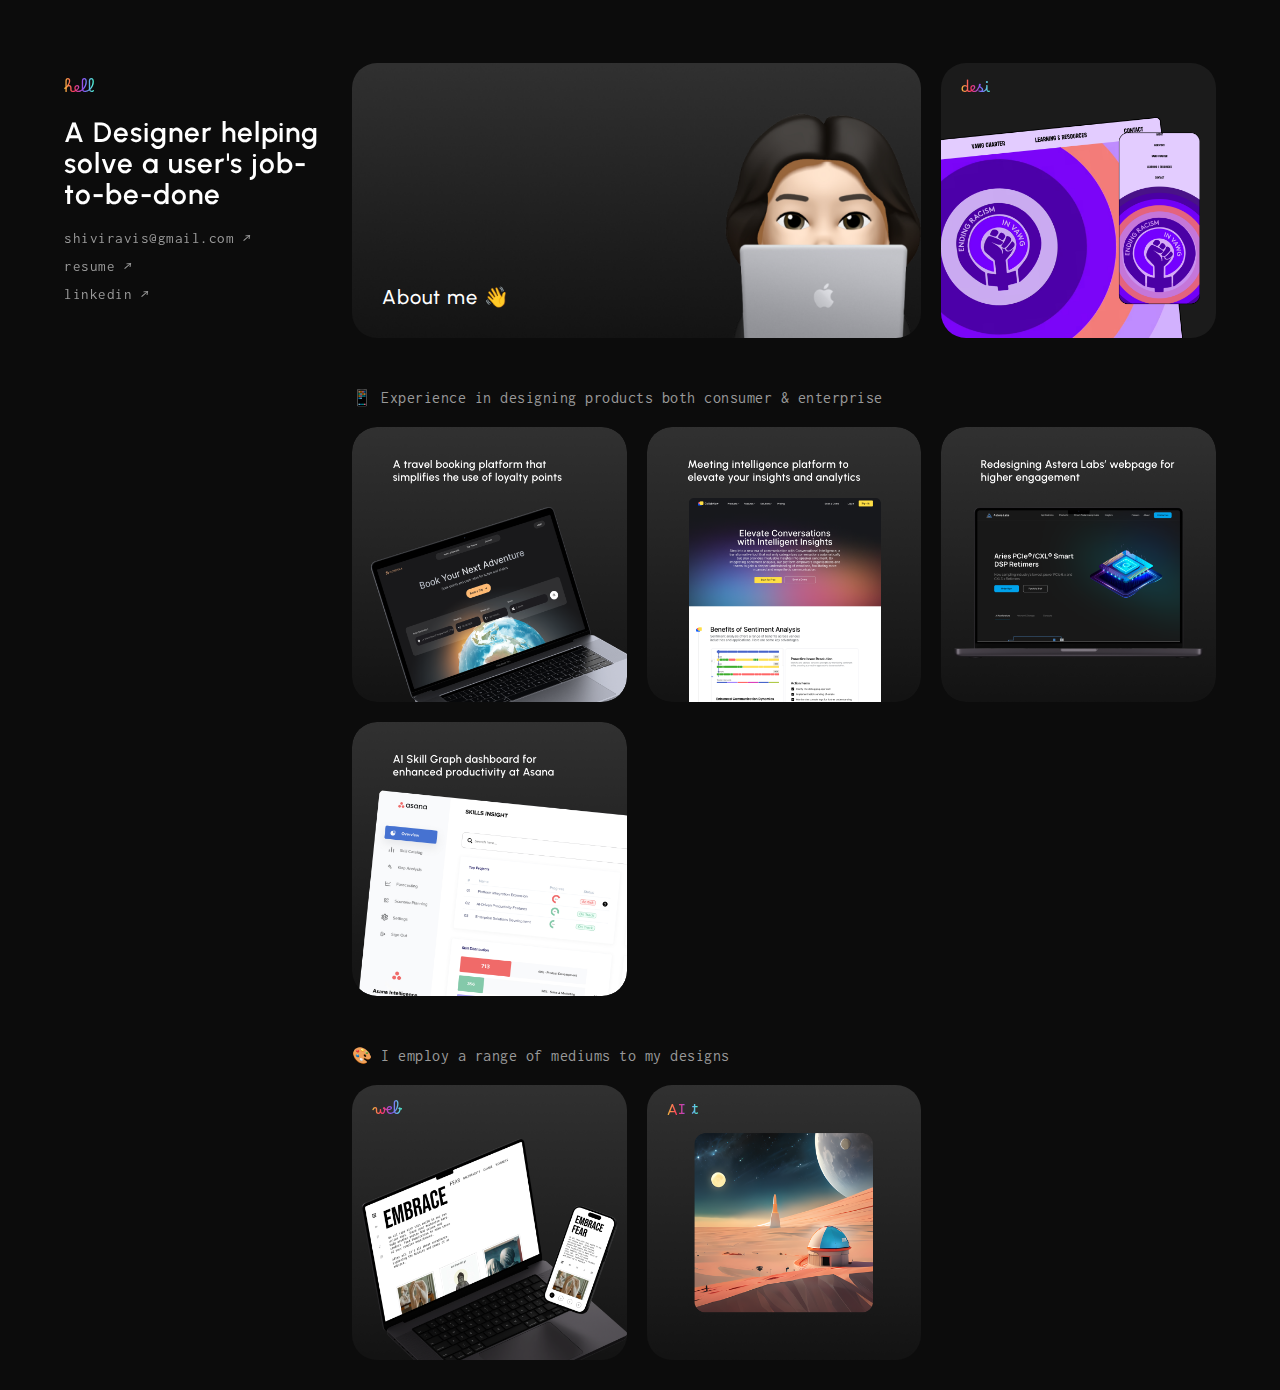
==== index.html @ f42ea1c1 "i deleted something wrong, let's see" ====
<!DOCTYPE html>
<html lang="en">
<head>
    <meta charset="UTF-8">
    <meta name="viewport" content="width=device-width, initial-scale=1.0">
    <link href="assets/reset.css" rel="stylesheet">
    <link href="assets/style.css" rel="stylesheet">
    <script defer src="assets/script.js"></script>
    <link href="assets/images/favicon.ico" rel="icon" sizes="any">
    <link href="/assets/images/touch_icon.png" rel="apple-touch-icon">
    <meta content="ogimage.jpg" property="og:image">
    <title>Shivi is a Designer who Codes</title>
</head>
<body>
    <div id="overlay" class="overlay">
        <div class="overlay-content">
            <iframe id="overlayFrame" src="" frameborder="0"></iframe>
            <button id="closeOverlay">&times;</button>
        </div>
    </div>

    <div class="content">
        <div class="text">
            <div class="container">
                <h2 class="handwriting" id="handwriting1"></h2>
            </div>
            <h1>A Designer helping solve a user's job-to-be-done</h1>

            <div class="links">
                <a href="mailto:recipient@example.com"><p>shiviravis@gmail.com &#x2197;</p></a>
                <a><p>resume &#x2197;</p></a>
                <a href="https://www.linkedin.com/in/shivi-ravisankar-31b32a155/" target="_blank"><p>linkedin &#x2197;</p></a>
            </div>
        </div>

        <div class="work">
            <div class="intro">
                <div class="grid-item1 one">
                    <h1>About me 👋</h1>
                </div>

                <div class="grid-item1 two">
                    <div class="container">
                        <h2 class="handwriting" id="handwriting2"></h2>
                    </div>
                </div>
            </div>

            <div class="design">
                <div class="title">
                    <h3>📱 Experience in designing products both consumer & enterprise</h3>
                </div>

                <div class="image">
                    <div class="grid-item2" data-overlay="gondola.html">
                        <img src="assets/images/gondola.png" alt="Gondola">
                    </div>

                    <div class="grid-item2">
                        <a href="https://www.collabnow.ai/">
                        <img src="assets/images/collabnow.png" alt="CollabNow">
                        </a>
                    </div>

                    <div class="grid-item2" data-overlay="astera.html">
                        <a href="astera.html">
                        <img src="assets/images/astera.png" alt="Astera">
                        </a>
                    </div>

                    <div class="grid-item2" data-overlay="asana.html">
                        <a href="asana.html">
                        <img src="assets/images/asana.png" alt="Asana">
                        </a>
                    </div>

                    <div class="grid-item2 seven">
                        <iframe src="https://www.google.com/maps/embed?pb=!1m18!1m12!1m3!1d101432.05212172792!2d-122.10626878368754!3d37.395705611143434!2m3!1f0!2f0!3f0!3m2!1i1024!2i768!4f13.1!3m3!1m2!1s0x808fb645a9d05d3b%3A0x768dfb26dd7cc3a2!2sSunnyvale%2C%20CA!5e0!3m2!1sen!2sus!4v1718664807309!5m2!1sen!2sus" width="600" height="450" style="border:0;" allowfullscreen="" loading="lazy" referrerpolicy="no-referrer-when-downgrade"></iframe>
                    </div>
                </div>
            </div>

            <div class="medium">
                <div class="title">
                    <h3>🎨 I employ a range of mediums to my designs</h3>
                </div>

                <div class="image">

                    <div class="grid-item3 eight">
                        <a href="code.html">
                        <div class="container">
                            <h2 class="handwriting" id="handwriting3"></h2>
                        </div>
                        </a>
                    </div>

                    <div class="grid-item3 nine">
                        <div class="container">
                            <h2 class="handwriting" id="handwriting4"></h2>
                        </div>
                    </div>
                </div>
            </div>
        </div>
    </div>    
</body>
</html>
---- assets/style.css ----
@import url('https://fonts.googleapis.com/css2?family=Borel&family=Inconsolata:wght@200..900&family=Urbanist:ital,wght@0,100..900;1,100..900&display=swap');

:root 
{
    --body-copy: 15px;
    --title: 16px;
    --hero-copy: 28px;
    --grid-item-height: auto;
}

body 
{
    font-family: "Inconsolata", monospace;
    font-size: var(--body-copy);
    line-height: 1.2;
    font-weight: 400;
    background-color: #0C0C0C; 
    color: #FFFFFF;
    width: 90%;
    margin: auto;
    letter-spacing: 0.5px;
}

h1 
{
    font-family: "Urbanist";
    font-size: var(--hero-copy);
    line-height: 1.1;
    font-weight: 600;
    margin-bottom: 20px;
    letter-spacing: 1px;
}

h3
{
    font-size: var(--title);
    line-height: calc(var(--title)*1.2);
    font-weight: 400;
    color: #999999;
    margin-top: 50px;
    margin-bottom: 20px;
}

.content 
{
    display: flex;
    flex-direction: column;
    margin-top: 7vh;
}

.intro, .image 
{
    display: grid;
    grid-template-columns: repeat(1, 1fr);
    grid-auto-rows: var(--grid-item-height);
    gap: 20px;
    margin-bottom: 30px;
}

.intro h1
{
    font-size: 20px;
    font-weight: 500;
}

.handwriting 
{
    font-family: 'Borel', cursive;
    height: 4.5vh;
    padding-top: 20px;
    background: linear-gradient(to right, #F7C33D, #FE3263, #855AFF, #4CFED3);
    background-clip: text;
    -webkit-text-fill-color: transparent;
    width: fit-content;
    letter-spacing: 0px;
}

#handwriting2, #handwriting3, #handwriting4 
{
    margin-left: 20px;
}

.grid-item1, .grid-item2, .grid-item3 
{
    position: relative;
    border-radius: 25px;
    aspect-ratio: 1/1;
    overflow: hidden;
}

.grid-item1 img, .grid-item2 img, .grid-item3 img, .grid-item2 iframe 
{
    width: 100%;
    height: 100%;
    object-fit: cover;
    border-radius: 25px;
}

.one 
{ 
    background: url(images/about.png) no-repeat center/cover; 
}

.two 
{ 
    background: url(images/vawg.png) no-repeat center/cover; 
}

.eight 
{ 
    background: url('/assets/images/code.png') no-repeat center/cover; 
}

.nine 
{ 
    background: url(images/ai.png) no-repeat center/cover; 
}

.one, .seven 
{ 
    aspect-ratio: 2/1; 
}

.links
{
    margin-bottom: 30px;
}

.intro h1
{
    position: absolute;
    bottom: 10px;
    left: 30px;
}

.overlay {
    display: none;
    position: fixed;
    top: 0;
    left: 0;
    width: 100%;
    height: 100%;
    background-color: rgba(0, 0, 0, 0.5);
    z-index: 10;
}

.overlay-content {
    position: relative;
    width: 90%;
    height: 90%;
    margin: 2% auto;
    background-color: #fff;
    border-radius: 10px;
    overflow: hidden;
    box-shadow: 0 0 20px rgba(0, 0, 0, 0.3);
}

.overlay-content iframe {
    width: 100%;
    height: 100%;
    border: none;
}

#closeOverlay {
    position: absolute;
    top: 10px;
    right: 10px;
    font-size: 24px;
    width: 30px;
    height: 30px;
    background-color: #FFFFFF;
    border-radius: 50%;
    color: #333;
    border: none;
    cursor: pointer;
    display: flex;
    justify-content: center;
    align-items: center;
}

@media screen and (min-width: 768px) {
    .content 
    {
        flex-direction: row;
        position: relative;
    }

    .text 
    {
        width: 20%;
        position: fixed;
    }

    .handwriting
    {
        height: 6vh;
    }

    .work 
    {
        width: 75%;
        margin-left: 25%;
    }

    .intro, .image 
    {
        grid-template-columns: repeat(3, 1fr);
    }

    .grid-item1:first-child,
    .grid-item2:nth-child(5) 
    {
        grid-column: span 2;
        aspect-ratio: auto;
    }

    .grid-item1:hover, .grid-item2:hover, .grid-item3:hover 
    {
        transform: translateY(-10px);
    }

    .links a 
    {
        display: block;
        margin-bottom: 10px;
        color: #999999;
        text-decoration: none;
    }

    .links a:hover 
    {
        font-weight: 600;
        color: #FE3263;
    }
}
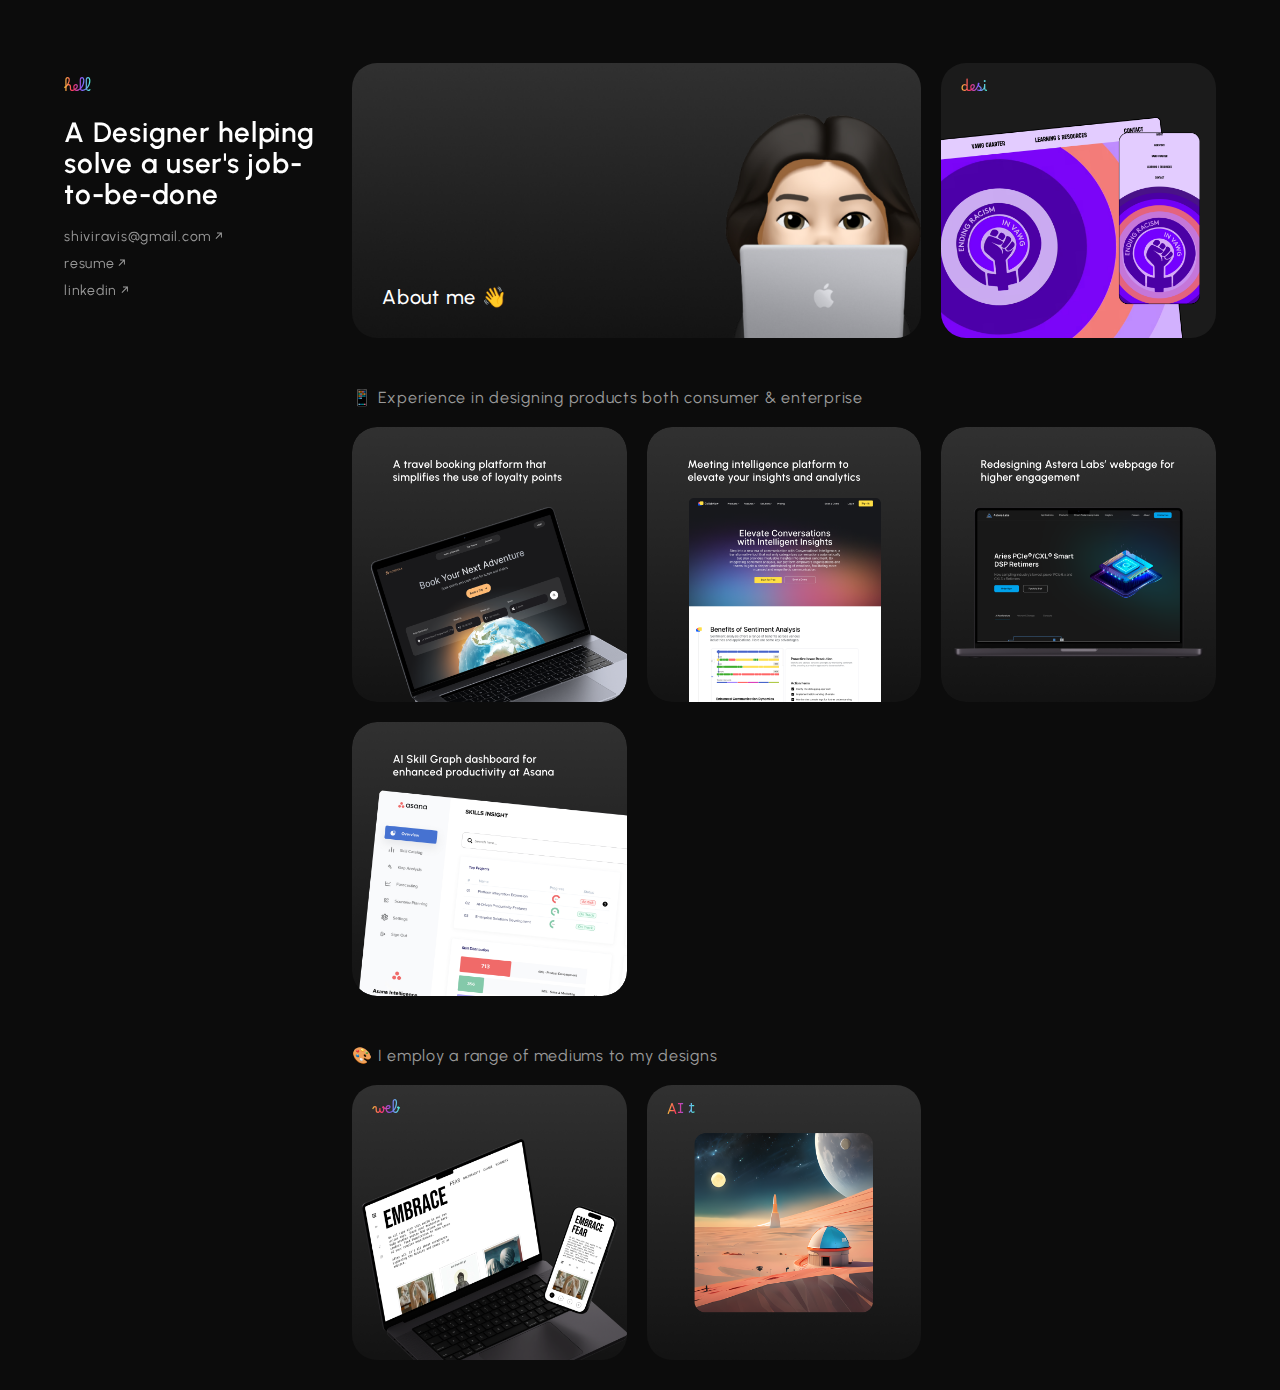
==== commit 6e893182: "BORDER issue sorted" ====
--- a/index.html
+++ b/index.html
@@ -40,9 +40,11 @@
                 </div>
 
                 <div class="grid-item1 two">
+                    <a href="purpose.html">
                     <div class="container">
                         <h2 class="handwriting" id="handwriting2"></h2>
                     </div>
+                    </a>
                 </div>
             </div>
 
--- a/assets/style.css
+++ b/assets/style.css
@@ -1,8 +1,8 @@
-@import url('https://fonts.googleapis.com/css2?family=Borel&family=Inconsolata:wght@200..900&family=Urbanist:ital,wght@0,100..900;1,100..900&display=swap');
+@import url('https://fonts.googleapis.com/css2?family=Borel&family=Urbanist:ital,wght@0,100..900;1,100..900&display=swap');
 
 :root 
 {
-    --body-copy: 15px;
+    --body-copy: 14px;
     --title: 16px;
     --hero-copy: 28px;
     --grid-item-height: auto;
@@ -10,7 +10,7 @@
 
 body 
 {
-    font-family: "Inconsolata", monospace;
+    font-family: "Urbanist", sans-serif;
     font-size: var(--body-copy);
     line-height: 1.2;
     font-weight: 400;
@@ -18,7 +18,7 @@
     color: #FFFFFF;
     width: 90%;
     margin: auto;
-    letter-spacing: 0.5px;
+    letter-spacing: 0.75px;
 }
 
 h1 
@@ -28,7 +28,6 @@
     line-height: 1.1;
     font-weight: 600;
     margin-bottom: 20px;
-    letter-spacing: 1px;
 }
 
 h3
@@ -103,7 +102,7 @@
 
 .two 
 { 
-    background: url(images/vawg.png) no-repeat center/cover; 
+    background: url(images/vawg2.png) no-repeat center/cover; 
 }
 
 .eight 
@@ -149,7 +148,6 @@
     width: 90%;
     height: 90%;
     margin: 2% auto;
-    background-color: #fff;
     border-radius: 10px;
     overflow: hidden;
     box-shadow: 0 0 20px rgba(0, 0, 0, 0.3);
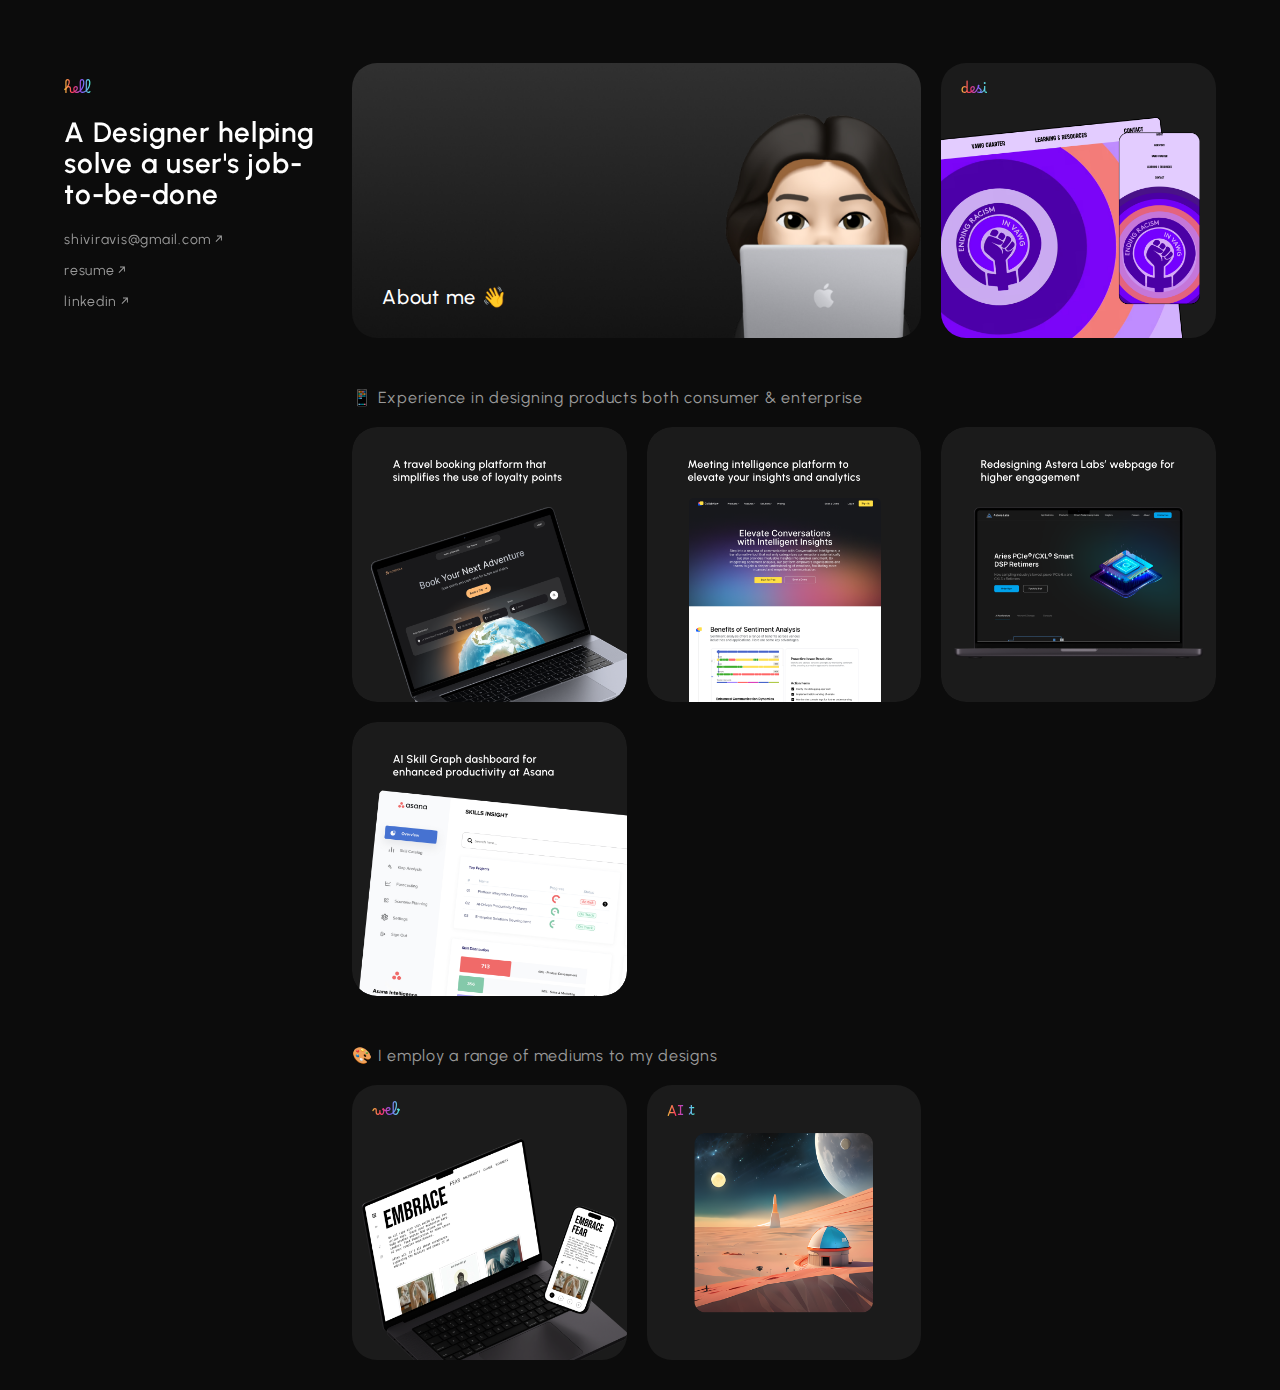
==== commit 2977840a: "good changes" ====
--- a/index.html
+++ b/index.html
@@ -1,110 +1,110 @@
 <!DOCTYPE html>
 <html lang="en">
 <head>
-    <meta charset="UTF-8">
-    <meta name="viewport" content="width=device-width, initial-scale=1.0">
-    <link href="assets/reset.css" rel="stylesheet">
-    <link href="assets/style.css" rel="stylesheet">
-    <script defer src="assets/script.js"></script>
-    <link href="assets/images/favicon.ico" rel="icon" sizes="any">
-    <link href="/assets/images/touch_icon.png" rel="apple-touch-icon">
-    <meta content="ogimage.jpg" property="og:image">
-    <title>Shivi is a Designer who Codes</title>
+<meta charset="UTF-8">
+<meta name="viewport" content="width=device-width, initial-scale=1.0">
+<link href="assets/reset.css" rel="stylesheet">
+<link href="assets/style.css" rel="stylesheet">
+<script defer src="assets/script.js"></script>
+<link href="assets/images/favicon.ico" rel="icon" sizes="any">
+<link href="/assets/images/touch_icon.png" rel="apple-touch-icon">
+<meta content="ogimage.jpg" property="og:image">
+<title>Shivi is a Designer who Codes</title>
 </head>
 <body>
-    <div id="overlay" class="overlay">
-        <div class="overlay-content">
-            <iframe id="overlayFrame" src="" frameborder="0"></iframe>
-            <button id="closeOverlay">&times;</button>
-        </div>
-    </div>
+<div id="overlay" class="overlay">
+<div class="overlay-content">
+<iframe id="overlayFrame" src="" frameborder="0"></iframe>
+<button id="closeOverlay">&times;</button>
+</div>
+</div>
 
-    <div class="content">
-        <div class="text">
-            <div class="container">
-                <h2 class="handwriting" id="handwriting1"></h2>
-            </div>
-            <h1>A Designer helping solve a user's job-to-be-done</h1>
+<div class="content">
+<div class="text">
+<div class="container">
+<h2 class="handwriting" id="handwriting1"></h2>
+</div>
+<h1>A Designer helping solve a user's job-to-be-done</h1>
 
-            <div class="links">
-                <a href="mailto:recipient@example.com"><p>shiviravis@gmail.com &#x2197;</p></a>
-                <a><p>resume &#x2197;</p></a>
-                <a href="https://www.linkedin.com/in/shivi-ravisankar-31b32a155/" target="_blank"><p>linkedin &#x2197;</p></a>
-            </div>
-        </div>
+<div class="links">
+<a href="mailto:recipient@example.com"><p>shiviravis@gmail.com &#x2197;</p></a>
+<a><p>resume &#x2197;</p></a>
+<a href="https://www.linkedin.com/in/shivi-ravisankar-31b32a155/" target="_blank"><p>linkedin &#x2197;</p></a>
+</div>
+</div>
 
-        <div class="work">
-            <div class="intro">
-                <div class="grid-item1 one">
-                    <h1>About me 👋</h1>
-                </div>
+<div class="work">
+<div class="intro">
+<div class="grid-item1 one">
+<h1>About me 👋</h1>
+</div>
 
-                <div class="grid-item1 two">
-                    <a href="purpose.html">
-                    <div class="container">
-                        <h2 class="handwriting" id="handwriting2"></h2>
-                    </div>
-                    </a>
-                </div>
-            </div>
+<div class="grid-item1 two">
+<a href="purpose.html">
+<div class="container">
+<h2 class="handwriting" id="handwriting2"></h2>
+</div>
+</a>
+</div>
+</div>
 
-            <div class="design">
-                <div class="title">
-                    <h3>📱 Experience in designing products both consumer & enterprise</h3>
-                </div>
+<div class="design">
+<div class="title">
+<h3>📱 Experience in designing products both consumer & enterprise</h3>
+</div>
 
-                <div class="image">
-                    <div class="grid-item2" data-overlay="gondola.html">
-                        <img src="assets/images/gondola.png" alt="Gondola">
-                    </div>
+<div class="image">
+<div class="grid-item2" data-overlay="gondola.html">
+<img src="assets/images/gondola.png" alt="Gondola">
+</div>
 
-                    <div class="grid-item2">
-                        <a href="https://www.collabnow.ai/">
-                        <img src="assets/images/collabnow.png" alt="CollabNow">
-                        </a>
-                    </div>
+<div class="grid-item2">
+<img src="assets/images/collabnow.png" alt="CollabNow">
+</div>
 
-                    <div class="grid-item2" data-overlay="astera.html">
-                        <a href="astera.html">
-                        <img src="assets/images/astera.png" alt="Astera">
-                        </a>
-                    </div>
+<div class="grid-item2" data-overlay="astera.html">
+<a href="astera.html">
+<img src="assets/images/astera.png" alt="Astera">
+</a>
+</div>
 
-                    <div class="grid-item2" data-overlay="asana.html">
-                        <a href="asana.html">
-                        <img src="assets/images/asana.png" alt="Asana">
-                        </a>
-                    </div>
+<div class="grid-item2" data-overlay="asana.html">
+<a href="asana.html">
+<img src="assets/images/asana.png" alt="Asana">
+</a>
+</div>
 
-                    <div class="grid-item2 seven">
-                        <iframe src="https://www.google.com/maps/embed?pb=!1m18!1m12!1m3!1d101432.05212172792!2d-122.10626878368754!3d37.395705611143434!2m3!1f0!2f0!3f0!3m2!1i1024!2i768!4f13.1!3m3!1m2!1s0x808fb645a9d05d3b%3A0x768dfb26dd7cc3a2!2sSunnyvale%2C%20CA!5e0!3m2!1sen!2sus!4v1718664807309!5m2!1sen!2sus" width="600" height="450" style="border:0;" allowfullscreen="" loading="lazy" referrerpolicy="no-referrer-when-downgrade"></iframe>
-                    </div>
-                </div>
-            </div>
+<div class="grid-item2 seven">
+<iframe src="https://www.google.com/maps/embed?pb=!1m18!1m12!1m3!1d101432.05212172792!2d-122.10626878368754!3d37.395705611143434!2m3!1f0!2f0!3f0!3m2!1i1024!2i768!4f13.1!3m3!1m2!1s0x808fb645a9d05d3b%3A0x768dfb26dd7cc3a2!2sSunnyvale%2C%20CA!5e0!3m2!1sen!2sus!4v1718664807309!5m2!1sen!2sus" width="600" height="450" style="border:0;" allowfullscreen="" loading="lazy" referrerpolicy="no-referrer-when-downgrade"></iframe>
+</div>
+</div>
+</div>
 
-            <div class="medium">
-                <div class="title">
-                    <h3>🎨 I employ a range of mediums to my designs</h3>
-                </div>
+<div class="medium">
+<div class="title">
+<h3>🎨 I employ a range of mediums to my designs</h3>
+</div>
 
-                <div class="image">
+<div class="image">
 
-                    <div class="grid-item3 eight">
-                        <a href="code.html">
-                        <div class="container">
-                            <h2 class="handwriting" id="handwriting3"></h2>
-                        </div>
-                        </a>
-                    </div>
+<div class="grid-item3 eight">
+<a href="code.html">
+<div class="container">
+<h2 class="handwriting" id="handwriting3"></h2>
+</div>
+</a>
+</div>
 
-                    <div class="grid-item3 nine">
-                        <div class="container">
-                            <h2 class="handwriting" id="handwriting4"></h2>
-                        </div>
-                    </div>
-                </div>
-            </div>
-        </div>
-    </div>    
+<div class="grid-item3 nine">
+<a href="https://shiviravis.notion.site/UX-in-the-age-of-AI-89599df9ca624b91a69b02496ec07572" target="_blank">
+<div class="container">
+<h2 class="handwriting" id="handwriting4"></h2>
+</div>
+</a>
+</div>
+</div>
+</div>
+</div>
+</div>    
 </body>
 </html>--- a/assets/style.css
+++ b/assets/style.css
@@ -12,7 +12,7 @@
 {
     font-family: "Urbanist", sans-serif;
     font-size: var(--body-copy);
-    line-height: 1.2;
+    line-height: 1.5;
     font-weight: 400;
     background-color: #0C0C0C; 
     color: #FFFFFF;
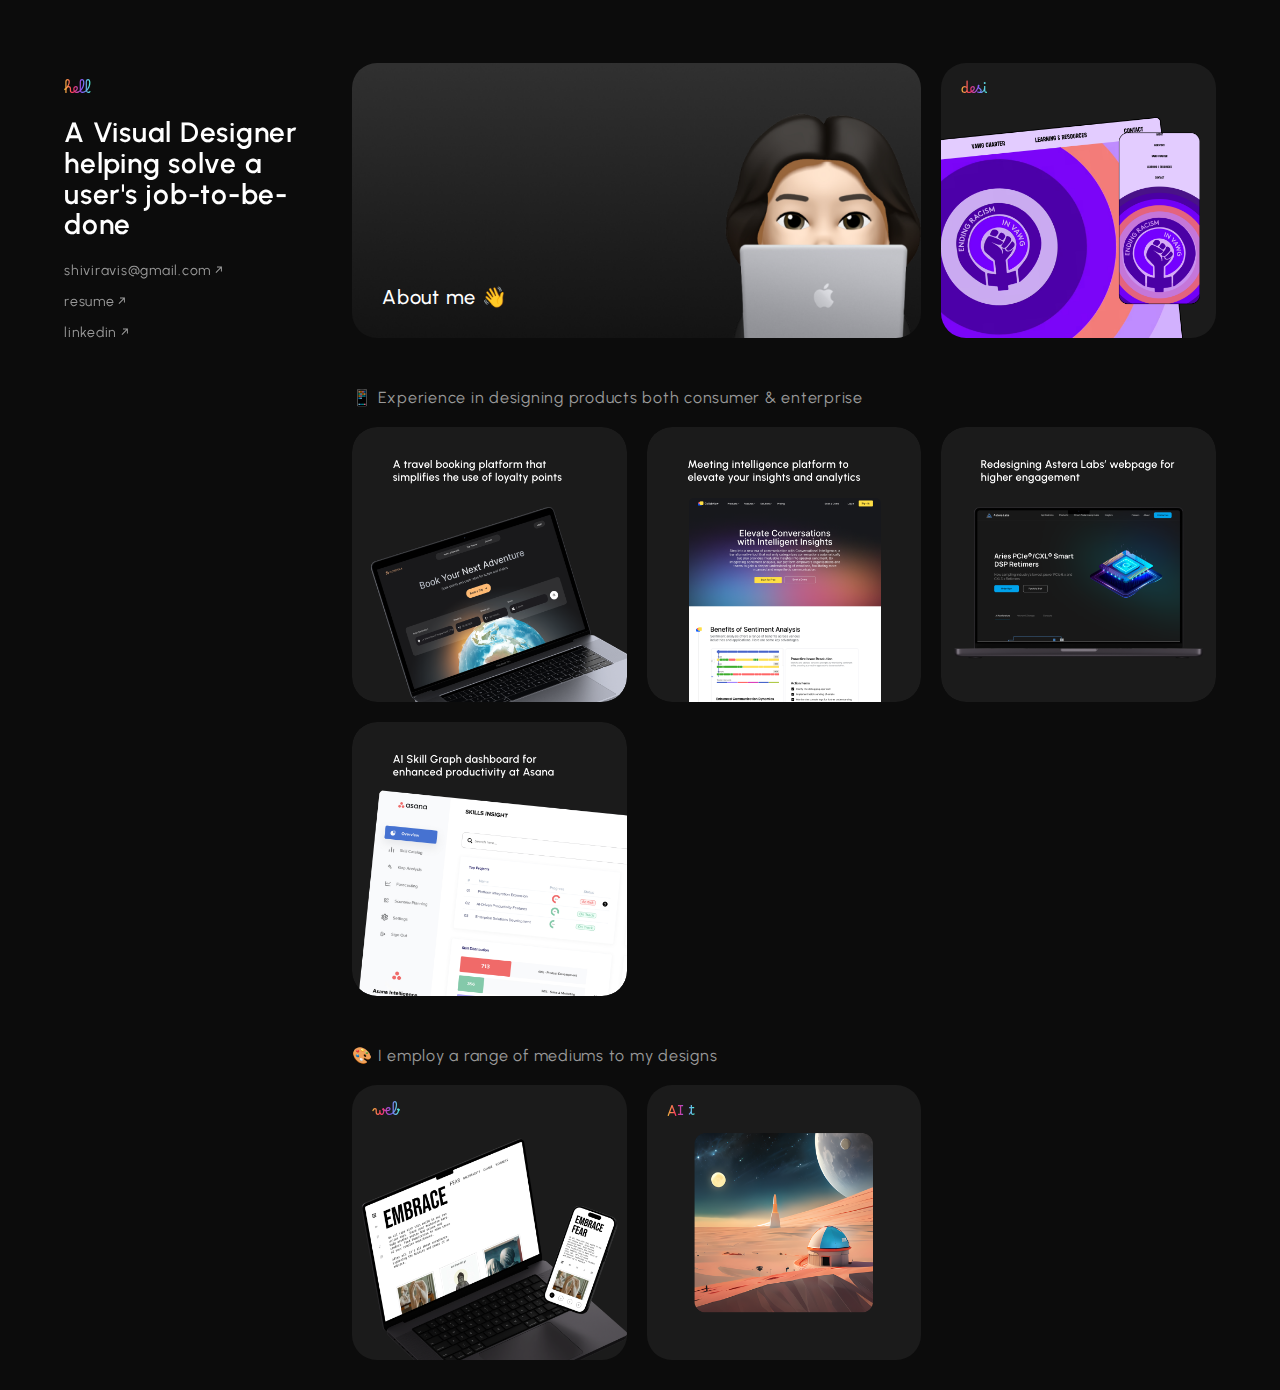
==== commit ad1e72d4: "about added, time altered" ====
--- a/index.html
+++ b/index.html
@@ -24,7 +24,7 @@
 <div class="container">
 <h2 class="handwriting" id="handwriting1"></h2>
 </div>
-<h1>A Designer helping solve a user's job-to-be-done</h1>
+<h1>A Visual Designer helping solve a user's job-to-be-done</h1>
 
 <div class="links">
 <a href="mailto:recipient@example.com"><p>shiviravis@gmail.com &#x2197;</p></a>
@@ -36,7 +36,9 @@
 <div class="work">
 <div class="intro">
 <div class="grid-item1 one">
+<a href="about.html">
 <h1>About me 👋</h1>
+</a>
 </div>
 
 <div class="grid-item1 two">
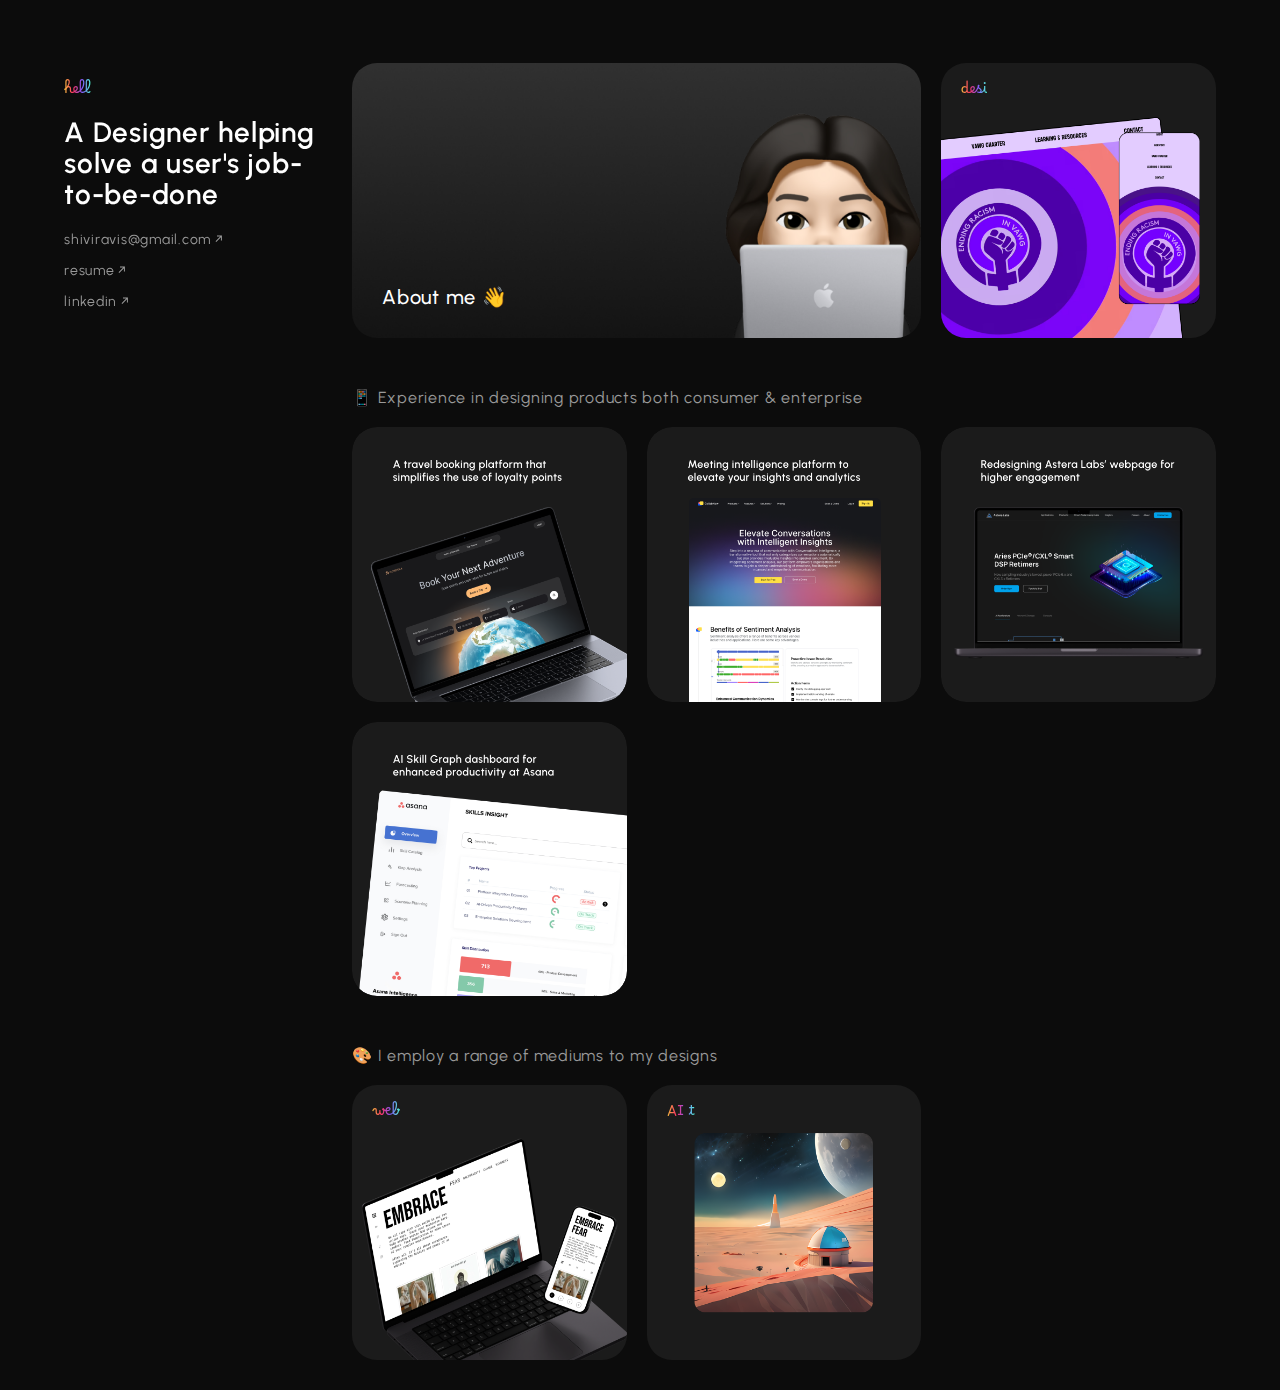
==== commit 856aeb51: "arrow issue fixed" ====
--- a/index.html
+++ b/index.html
@@ -24,12 +24,12 @@
 <div class="container">
 <h2 class="handwriting" id="handwriting1"></h2>
 </div>
-<h1>A Visual Designer helping solve a user's job-to-be-done</h1>
+<h1>A Designer helping solve a user's job-to-be-done</h1>
 
 <div class="links">
-<a href="mailto:recipient@example.com"><p>shiviravis@gmail.com &#x2197;</p></a>
-<a><p>resume &#x2197;</p></a>
-<a href="https://www.linkedin.com/in/shivi-ravisankar-31b32a155/" target="_blank"><p>linkedin &#x2197;</p></a>
+<a href="mailto:recipient@example.com"><p>shiviravis@gmail.com ↗</p></a>
+<a><p>resume ↗</p></a>
+<a href="https://www.linkedin.com/in/shivi-ravisankar-31b32a155/" target="_blank"><p>linkedin ↗</p></a>
 </div>
 </div>
 
@@ -61,7 +61,9 @@
 </div>
 
 <div class="grid-item2">
+<a href="https://www.collabnow.ai/" target="_blank">
 <img src="assets/images/collabnow.png" alt="CollabNow">
+</a>
 </div>
 
 <div class="grid-item2" data-overlay="astera.html">
